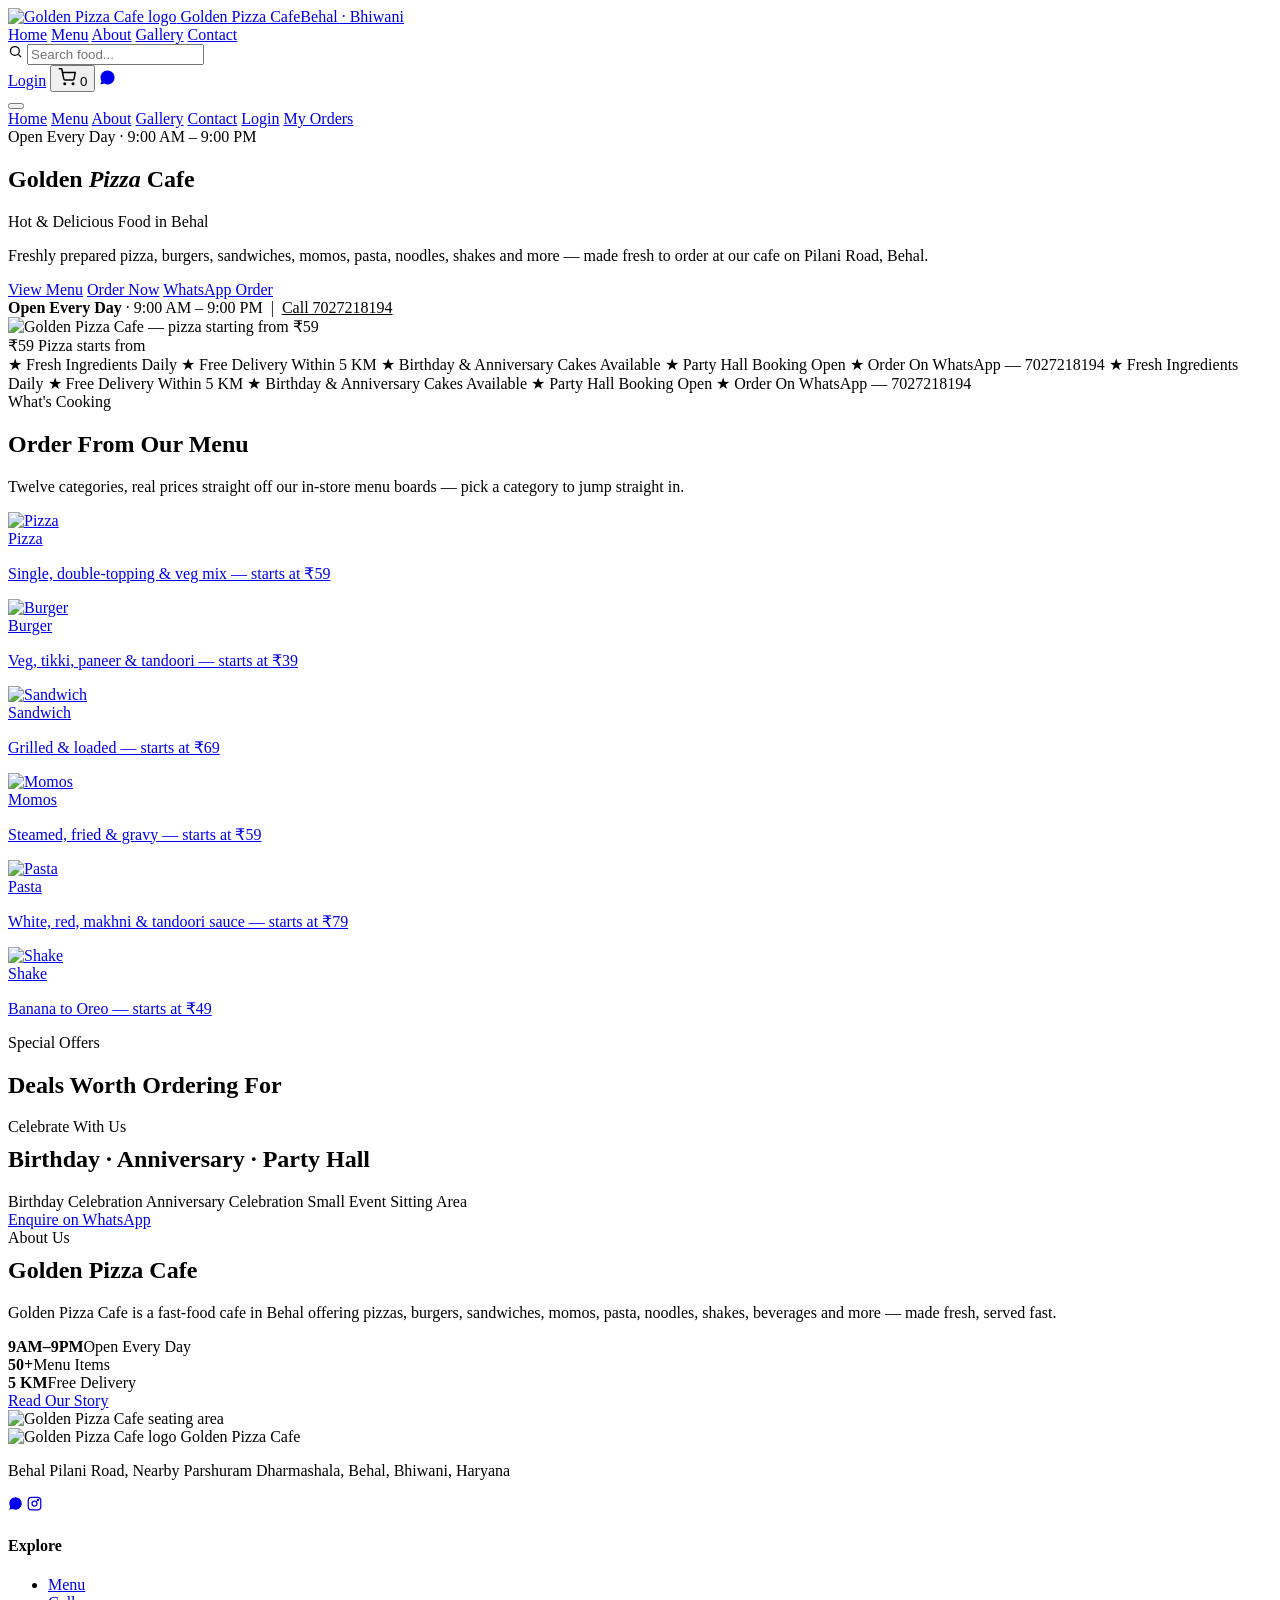
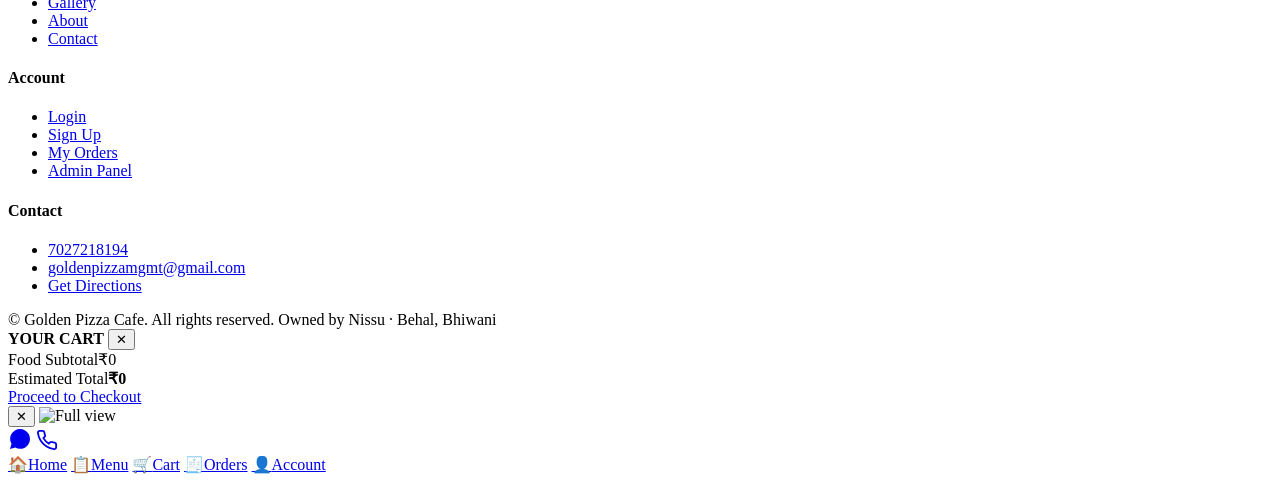
==== index.html @ ba06de24 "Add files via upload" ====
<!DOCTYPE html>
<html lang="en">
<head>
<meta charset="UTF-8">
<meta name="viewport" content="width=device-width, initial-scale=1.0">
<title>Golden Pizza Cafe — Hot & Delicious Food in Behal</title>
<meta name="description" content="Golden Pizza Cafe, Behal — pizza, burgers, sandwiches, momos, pasta, noodles, shakes and more. Order online or on WhatsApp. Open every day, 9 AM – 9 PM.">
<link rel="icon" href="assets/logo/golden-pizza-logo.png">
<link rel="stylesheet" href="css/style.css">
<link rel="stylesheet" href="css/responsive.css">
</head>
<body>

<!-- ============ NAVBAR ============ -->
<header class="navbar">
  <div class="navbar-inner">
    <a href="index.html" class="brand">
      <img src="assets/logo/golden-pizza-logo.png" alt="Golden Pizza Cafe logo">
      <span class="brand-name">Golden Pizza Cafe<span>Behal · Bhiwani</span></span>
    </a>
    <nav class="nav-links">
      <a href="index.html" class="active">Home</a>
      <a href="menu.html">Menu</a>
      <a href="about.html">About</a>
      <a href="gallery.html">Gallery</a>
      <a href="contact.html">Contact</a>
    </nav>
    <div class="nav-actions">
      <div class="nav-search">
        <svg width="15" height="15" viewBox="0 0 24 24" fill="none" stroke="currentColor" stroke-width="2"><circle cx="11" cy="11" r="7"/><path d="m21 21-4.3-4.3"/></svg>
        <input type="text" placeholder="Search food..." onkeydown="if(event.key==='Enter'){location.href='menu.html?search='+encodeURIComponent(this.value)}">
      </div>
      <a href="login.html" class="nav-icon-btn" title="Account" data-account-label>Login</a>
      <button class="nav-icon-btn" data-cart-open title="Cart">
        <svg width="18" height="18" viewBox="0 0 24 24" fill="none" stroke="currentColor" stroke-width="2"><circle cx="9" cy="21" r="1"/><circle cx="20" cy="21" r="1"/><path d="M1 1h4l2.7 13.4a2 2 0 0 0 2 1.6h9.7a2 2 0 0 0 2-1.6L23 6H6"/></svg>
        <span class="cart-count" data-cart-count>0</span>
      </button>
      <a href="https://wa.me/917027218194" data-whatsapp target="_blank" class="nav-icon-btn" title="WhatsApp">
        <svg width="17" height="17" viewBox="0 0 24 24" fill="currentColor"><path d="M12.04 2C6.58 2 2.13 6.45 2.13 11.91c0 1.77.46 3.45 1.35 4.95L2 22l5.29-1.38a9.9 9.9 0 0 0 4.75 1.21h.01c5.46 0 9.9-4.45 9.9-9.91C21.96 6.45 17.5 2 12.04 2z"/></svg>
      </a>
    </div>
    <button class="hamburger" data-hamburger aria-label="Menu"><span></span><span></span><span></span></button>
  </div>
  <div class="mobile-menu" data-mobile-menu>
    <a href="index.html">Home</a>
    <a href="menu.html">Menu</a>
    <a href="about.html">About</a>
    <a href="gallery.html">Gallery</a>
    <a href="contact.html">Contact</a>
    <a href="login.html">Login</a>
    <a href="orders.html">My Orders</a>
  </div>
</header>

<!-- ============ HERO ============ -->
<section class="hero">
  <div class="container hero-grid">
    <div>
      <div class="hero-badge"><span class="dot"></span> Open Every Day · 9:00 AM – 9:00 PM</div>
      <h1>Golden <em>Pizza</em> Cafe</h1>
      <div class="sub">Hot &amp; Delicious Food in Behal</div>
      <p class="desc">Freshly prepared pizza, burgers, sandwiches, momos, pasta, noodles, shakes and more — made fresh to order at our cafe on Pilani Road, Behal.</p>
      <div class="hero-actions">
        <a href="menu.html" class="btn btn-primary">View Menu</a>
        <a href="checkout.html" class="btn btn-dark">Order Now</a>
        <a href="https://wa.me/917027218194" data-whatsapp target="_blank" class="btn btn-whatsapp">WhatsApp Order</a>
      </div>
      <div class="hero-hours">
        <strong>Open Every Day</strong> · 9:00 AM – 9:00 PM &nbsp;|&nbsp; <a data-tel href="tel:7027218194" style="color:var(--gold)">Call 7027218194</a>
      </div>
    </div>
    <div class="hero-visual">
      <div class="hero-card">
        <img src="assets/gallery/promo-poster-1.png" alt="Golden Pizza Cafe — pizza starting from ₹59">
      </div>
      <div class="hero-chip">
        <span class="big">₹59</span>
        <span class="small">Pizza starts from</span>
      </div>
    </div>
  </div>
</section>

<div class="info-strip">
  <div class="info-strip-inner">
    <span>★ Fresh Ingredients Daily</span>
    <span>★ Free Delivery Within 5 KM</span>
    <span>★ Birthday &amp; Anniversary Cakes Available</span>
    <span>★ Party Hall Booking Open</span>
    <span>★ Order On WhatsApp — 7027218194</span>
    <span>★ Fresh Ingredients Daily</span>
    <span>★ Free Delivery Within 5 KM</span>
    <span>★ Birthday &amp; Anniversary Cakes Available</span>
    <span>★ Party Hall Booking Open</span>
    <span>★ Order On WhatsApp — 7027218194</span>
  </div>
</div>

<!-- ============ FEATURED CATEGORIES ============ -->
<section>
  <div class="container">
    <div class="section-head">
      <div class="eyebrow">What's Cooking</div>
      <h2>Order From Our Menu</h2>
      <p>Twelve categories, real prices straight off our in-store menu boards — pick a category to jump straight in.</p>
    </div>
    <div class="product-grid" id="home-categories">
      <a href="menu.html?category=pizza" class="product-card">
        <div class="product-media"><img src="assets/food/pizza.svg" alt="Pizza"></div>
        <div class="product-body"><div class="product-name">Pizza</div><p class="product-desc">Single, double-topping &amp; veg mix — starts at ₹59</p></div>
      </a>
      <a href="menu.html?category=burger" class="product-card">
        <div class="product-media"><img src="assets/food/burger.svg" alt="Burger"></div>
        <div class="product-body"><div class="product-name">Burger</div><p class="product-desc">Veg, tikki, paneer &amp; tandoori — starts at ₹39</p></div>
      </a>
      <a href="menu.html?category=sandwich" class="product-card">
        <div class="product-media"><img src="assets/food/sandwich.svg" alt="Sandwich"></div>
        <div class="product-body"><div class="product-name">Sandwich</div><p class="product-desc">Grilled &amp; loaded — starts at ₹69</p></div>
      </a>
      <a href="menu.html?category=momos" class="product-card">
        <div class="product-media"><img src="assets/food/momos.svg" alt="Momos"></div>
        <div class="product-body"><div class="product-name">Momos</div><p class="product-desc">Steamed, fried &amp; gravy — starts at ₹59</p></div>
      </a>
      <a href="menu.html?category=pasta" class="product-card">
        <div class="product-media"><img src="assets/food/pasta.svg" alt="Pasta"></div>
        <div class="product-body"><div class="product-name">Pasta</div><p class="product-desc">White, red, makhni &amp; tandoori sauce — starts at ₹79</p></div>
      </a>
      <a href="menu.html?category=shake" class="product-card">
        <div class="product-media"><img src="assets/food/shake.svg" alt="Shake"></div>
        <div class="product-body"><div class="product-name">Shake</div><p class="product-desc">Banana to Oreo — starts at ₹49</p></div>
      </a>
    </div>
  </div>
</section>

<div class="container"><div class="torn-divider"></div></div>

<!-- ============ OFFERS ============ -->
<section class="section-alt">
  <div class="container">
    <div class="section-head">
      <div class="eyebrow">Special Offers</div>
      <h2>Deals Worth Ordering For</h2>
    </div>
    <div class="offer-grid" data-offer-grid></div>
  </div>
</section>

<!-- ============ PARTY / CELEBRATION ============ -->
<section>
  <div class="container">
    <div class="party-banner" style="background-image:url('assets/gallery/party-poster.png');background-size:cover;background-position:center;">
      <div class="eyebrow" style="justify-content:center;">Celebrate With Us</div>
      <h2 style="margin-top:10px;">Birthday · Anniversary · Party Hall</h2>
      <div class="party-tags">
        <span>Birthday Celebration</span>
        <span>Anniversary Celebration</span>
        <span>Small Event Sitting Area</span>
      </div>
      <a href="https://wa.me/917027218194?text=Hi%2C%20I%27d%20like%20to%20enquire%20about%20booking%20a%20party%20at%20Golden%20Pizza%20Cafe." target="_blank" class="btn btn-whatsapp">Enquire on WhatsApp</a>
    </div>
  </div>
</section>

<!-- ============ ABOUT PREVIEW ============ -->
<section class="section-alt">
  <div class="container two-col">
    <div>
      <div class="eyebrow">About Us</div>
      <h2 style="margin-top:10px;">Golden Pizza Cafe</h2>
      <p style="color:var(--text-muted);margin-top:14px;">Golden Pizza Cafe is a fast-food cafe in Behal offering pizzas, burgers, sandwiches, momos, pasta, noodles, shakes, beverages and more — made fresh, served fast.</p>
      <div class="stat-row">
        <div class="stat"><b>9AM–9PM</b><span>Open Every Day</span></div>
        <div class="stat"><b>50+</b><span>Menu Items</span></div>
        <div class="stat"><b>5 KM</b><span>Free Delivery</span></div>
      </div>
      <a href="about.html" class="btn btn-outline" style="margin-top:26px;">Read Our Story</a>
    </div>
    <div class="frame-img"><img src="assets/gallery/cafe-interior-2.jpg" alt="Golden Pizza Cafe seating area"></div>
  </div>
</section>

<!-- ============ FOOTER ============ -->
<footer>
  <div class="container">
    <div class="footer-grid">
      <div>
        <div class="footer-brand">
          <img src="assets/logo/golden-pizza-logo.png" alt="Golden Pizza Cafe logo">
          <span class="brand-name">Golden Pizza Cafe</span>
        </div>
        <p data-rest-address>Behal Pilani Road, Nearby Parshuram Dharmashala, Behal, Bhiwani, Haryana</p>
        <div class="footer-social">
          <a href="https://wa.me/917027218194" data-whatsapp target="_blank" class="nav-icon-btn" title="WhatsApp"><svg width="15" height="15" viewBox="0 0 24 24" fill="currentColor"><path d="M12.04 2C6.58 2 2.13 6.45 2.13 11.91c0 1.77.46 3.45 1.35 4.95L2 22l5.29-1.38a9.9 9.9 0 0 0 4.75 1.21h.01c5.46 0 9.9-4.45 9.9-9.91C21.96 6.45 17.5 2 12.04 2z"/></svg></a>
          <a href="https://www.instagram.com/golden_pizza_bahal/" data-instagram target="_blank" class="nav-icon-btn" title="Instagram"><svg width="15" height="15" viewBox="0 0 24 24" fill="none" stroke="currentColor" stroke-width="2"><rect x="2" y="2" width="20" height="20" rx="5"/><circle cx="12" cy="12" r="4"/><circle cx="17.5" cy="6.5" r="1"/></svg></a>
        </div>
      </div>
      <div>
        <h4>Explore</h4>
        <ul>
          <li><a href="menu.html">Menu</a></li>
          <li><a href="gallery.html">Gallery</a></li>
          <li><a href="about.html">About</a></li>
          <li><a href="contact.html">Contact</a></li>
        </ul>
      </div>
      <div>
        <h4>Account</h4>
        <ul>
          <li><a href="login.html">Login</a></li>
          <li><a href="signup.html">Sign Up</a></li>
          <li><a href="orders.html">My Orders</a></li>
          <li><a href="admin.html">Admin Panel</a></li>
        </ul>
      </div>
      <div>
        <h4>Contact</h4>
        <ul>
          <li><a data-tel href="tel:7027218194">7027218194</a></li>
          <li><a href="mailto:goldenpizzamgmt@gmail.com">goldenpizzamgmt@gmail.com</a></li>
          <li><a href="https://maps.app.goo.gl/ERCTTxdRbNbBHWL27" data-maps target="_blank">Get Directions</a></li>
        </ul>
      </div>
    </div>
    <div class="footer-bottom">
      <span>© <span data-year></span> Golden Pizza Cafe. All rights reserved.</span>
      <span>Owned by Nissu · Behal, Bhiwani</span>
    </div>
  </div>
</footer>

<!-- ============ CART DRAWER ============ -->
<div class="overlay" data-overlay></div>
<aside class="cart-drawer" data-cart-drawer>
  <div class="cart-head">
    <strong style="font-family:var(--font-display);text-transform:uppercase;">Your Cart</strong>
    <button class="nav-icon-btn" data-cart-close aria-label="Close cart">✕</button>
  </div>
  <div class="cart-items" data-cart-items></div>
  <div class="cart-summary">
    <div class="summary-row"><span>Food Subtotal</span><span data-cart-subtotal>₹0</span></div>
    <div class="summary-row total"><span>Estimated Total</span><b data-cart-subtotal>₹0</b></div>
    <a href="checkout.html" class="btn btn-primary btn-block" data-cart-checkout style="margin-top:14px;">Proceed to Checkout</a>
  </div>
</aside>

<!-- ============ LIGHTBOX ============ -->
<div class="lightbox" data-lightbox>
  <button class="lightbox-close" data-lightbox-close aria-label="Close">✕</button>
  <img src="" alt="Full view">
</div>

<!-- ============ FLOATING ACTIONS ============ -->
<div class="floating-actions">
  <a href="https://wa.me/917027218194" data-whatsapp target="_blank" class="fab fab-whatsapp" title="WhatsApp"><svg width="24" height="24" viewBox="0 0 24 24" fill="currentColor"><path d="M12.04 2C6.58 2 2.13 6.45 2.13 11.91c0 1.77.46 3.45 1.35 4.95L2 22l5.29-1.38a9.9 9.9 0 0 0 4.75 1.21h.01c5.46 0 9.9-4.45 9.9-9.91C21.96 6.45 17.5 2 12.04 2z"/></svg></a>
  <a data-tel href="tel:7027218194" class="fab fab-call" title="Call Now"><svg width="22" height="22" viewBox="0 0 24 24" fill="none" stroke="currentColor" stroke-width="2"><path d="M22 16.92v3a2 2 0 0 1-2.18 2 19.79 19.79 0 0 1-8.63-3.07 19.5 19.5 0 0 1-6-6 19.79 19.79 0 0 1-3.07-8.67A2 2 0 0 1 4.11 2h3a2 2 0 0 1 2 1.72c.13.96.36 1.9.7 2.81a2 2 0 0 1-.45 2.11L8.09 9.91a16 16 0 0 0 6 6l1.27-1.27a2 2 0 0 1 2.11-.45c.91.34 1.85.57 2.81.7A2 2 0 0 1 22 16.92z"/></svg></a>
</div>

<!-- ============ MOBILE TAB BAR ============ -->
<nav class="mobile-tabbar">
  <a href="index.html" class="active">🏠<span>Home</span></a>
  <a href="menu.html">📋<span>Menu</span></a>
  <a href="#" data-cart-open>🛒<span>Cart</span></a>
  <a href="orders.html">🧾<span>Orders</span></a>
  <a href="login.html">👤<span>Account</span></a>
</nav>

<script src="js/config.js"></script>
<script src="https://cdn.jsdelivr.net/npm/@supabase/supabase-js@2" defer></script>
<script src="js/supabase.js"></script>
<script src="js/menu-data.js"></script>
<script src="js/app.js"></script>
<script src="js/cart.js"></script>
<script src="js/menu.js"></script>
</body>
</html>
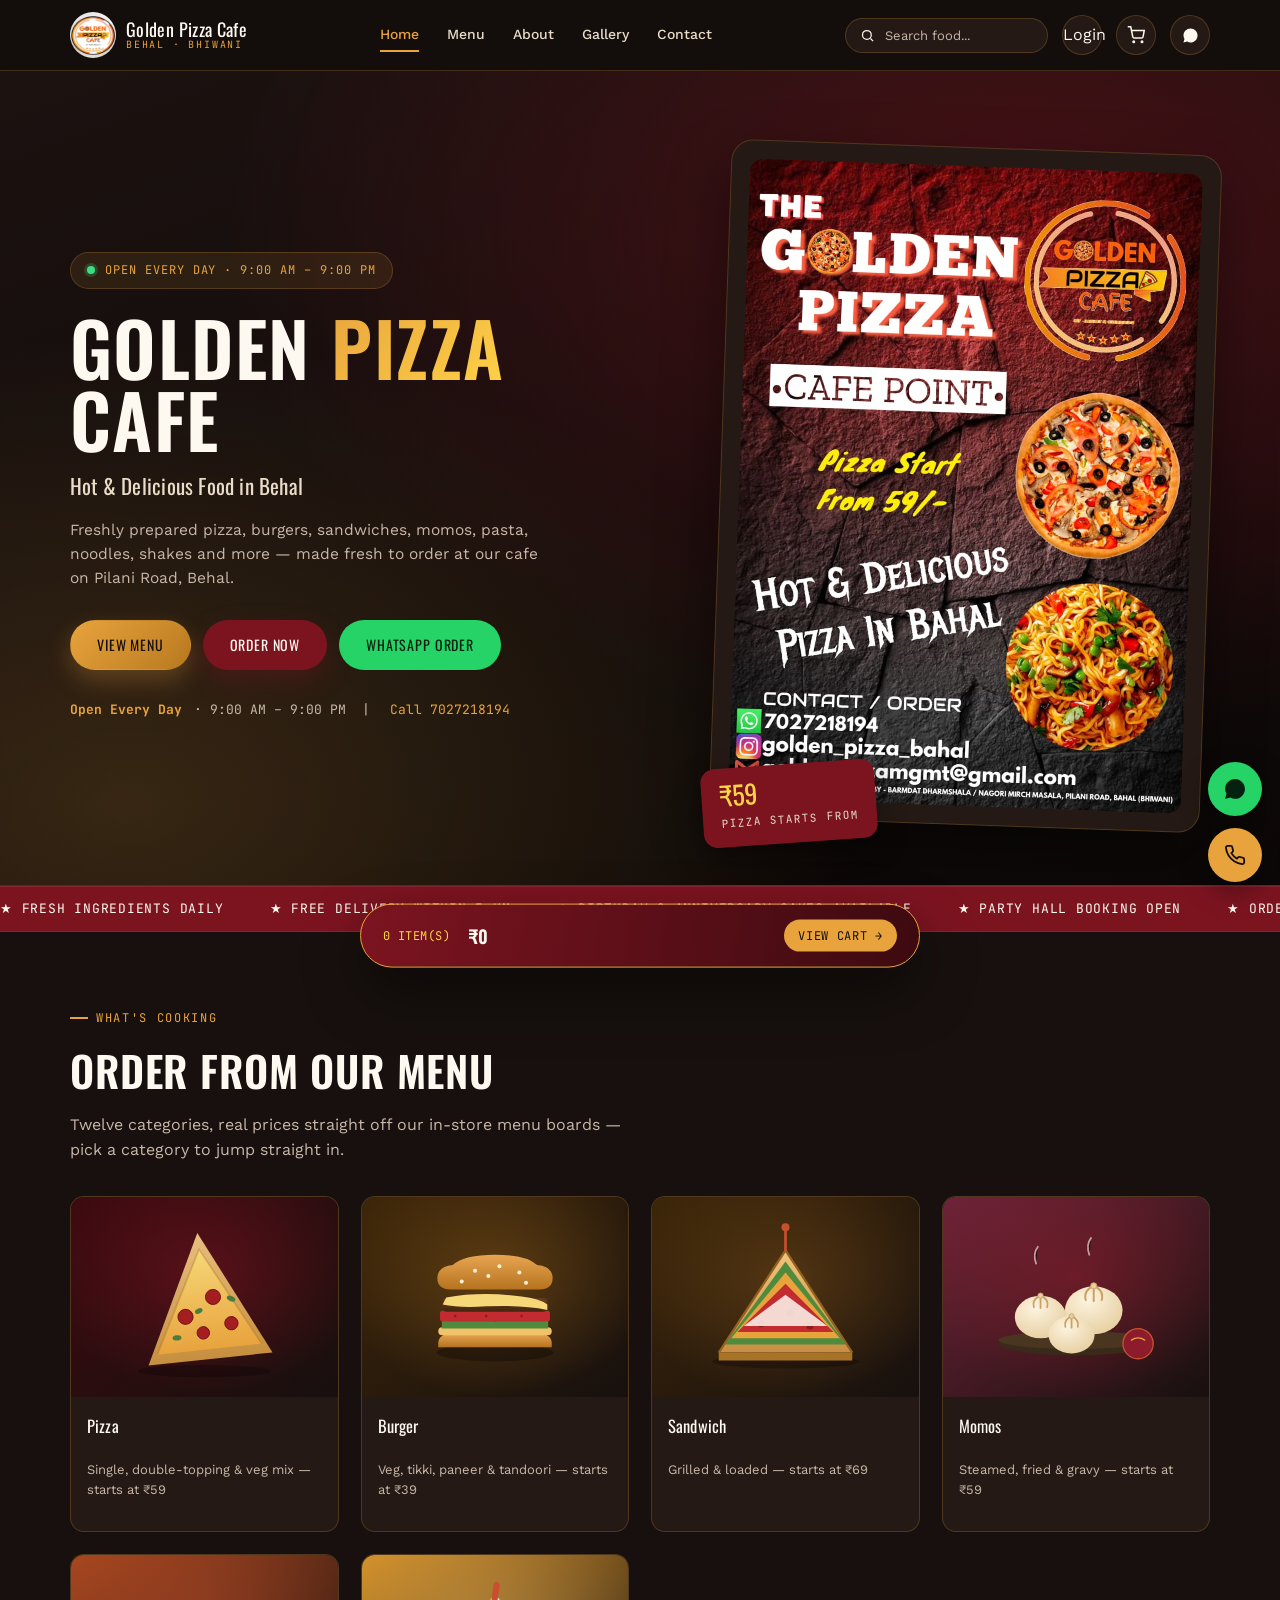
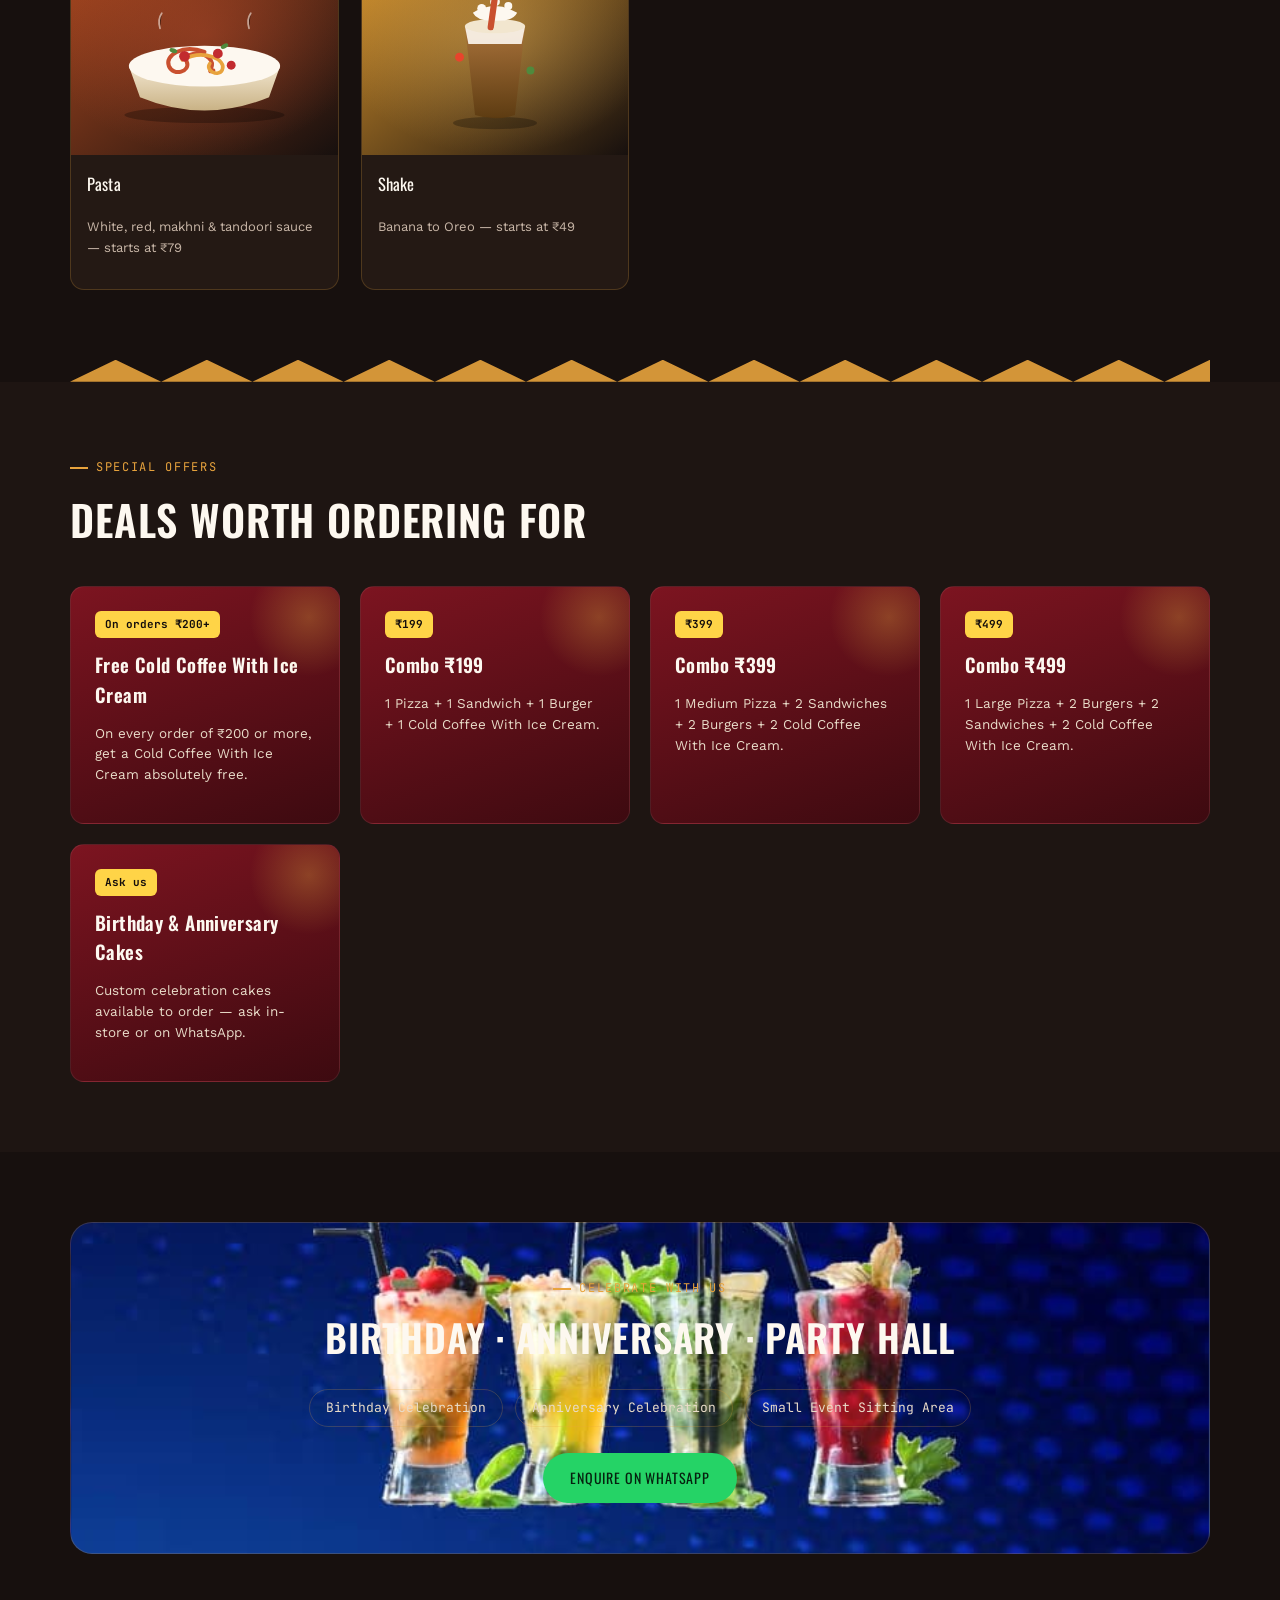
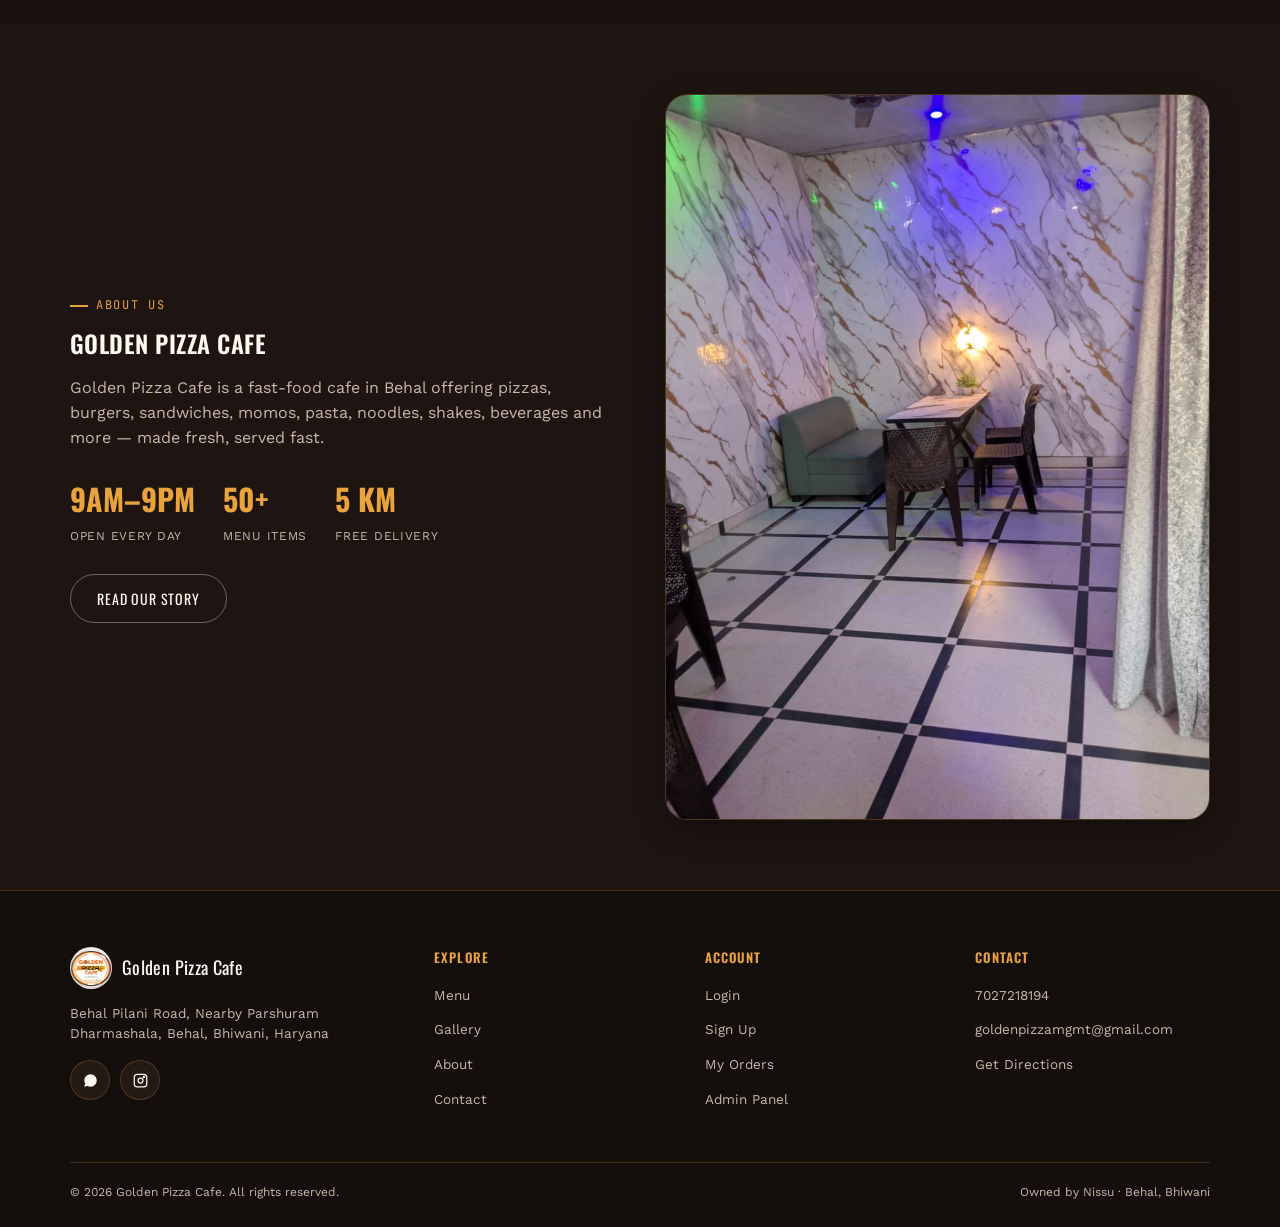
==== commit 1f96d370: "Update index.html" ====
--- a/index.html
+++ b/index.html
@@ -272,5 +272,15 @@
 <script src="js/app.js"></script>
 <script src="js/cart.js"></script>
 <script src="js/menu.js"></script>
+  <!-- ElevenLabs AI Chatbot -->
+<elevenlabs-convai
+  agent-id="agent_7101m47rmxh0em89ya1c94v6k50z">
+</elevenlabs-convai>
+
+<script
+  src="https://unpkg.com/@elevenlabs/convai-widget-embed"
+  async
+  type="text/javascript">
+</script>
 </body>
 </html>
--- a/css/style.css
+++ b/css/style.css
@@ -0,0 +1,1169 @@
+/* ============================================================
+   GOLDEN PIZZA CAFE — MAIN STYLESHEET
+   ------------------------------------------------------------
+   Design language: dark stone-and-embers backdrop (drawn from
+   the restaurant's own poster art), a bold condensed display
+   face for headings, and a "torn paper" zig-zag divider lifted
+   directly from the Menu B/C poster graphics as the site's
+   signature structural motif. Prices are set in a receipt-style
+   monospace to reinforce "this is a real order, not a brochure".
+   ============================================================ */
+
+@import url('https://fonts.googleapis.com/css2?family=Oswald:wght@400;500;600;700&family=Work+Sans:wght@400;500;600;700&family=JetBrains+Mono:wght@500;700&display=swap');
+
+:root {
+  /* ---- Color tokens ---- */
+  --ink:        #140e0c;
+  --bg:         #17100e;
+  --bg-alt:     #1e1512;
+  --surface:    #241914;
+  --surface-2:  #2c1e18;
+  --maroon:     #7c1420;
+  --maroon-deep:#3d0a10;
+  --maroon-glow:#a01e2b;
+  --gold:       #e8a33d;
+  --gold-deep:  #b8791f;
+  --yellow:     #ffd447;
+  --cream:      #fdf8f0;
+  --cream-dim:  #e9dcc9;
+  --text-muted: #c9b7a8;
+  --line:       rgba(232,163,61,0.22);
+  --shadow-lg:  0 24px 60px rgba(0,0,0,0.45);
+  --shadow-md:  0 10px 28px rgba(0,0,0,0.35);
+
+  --radius-sm: 8px;
+  --radius-md: 14px;
+  --radius-lg: 22px;
+
+  --font-display: 'Oswald', 'Arial Narrow', sans-serif;
+  --font-body: 'Work Sans', system-ui, sans-serif;
+  --font-mono: 'JetBrains Mono', monospace;
+}
+
+* { box-sizing: border-box; }
+html { scroll-behavior: smooth; }
+html, body { max-width: 100%; overflow-x: hidden; }
+
+body {
+  margin: 0;
+  background: var(--bg);
+  color: var(--cream);
+  font-family: var(--font-body);
+  line-height: 1.55;
+  -webkit-font-smoothing: antialiased;
+}
+
+img { max-width: 100%; display: block; }
+a { color: inherit; text-decoration: none; }
+button { font-family: inherit; cursor: pointer; }
+ul { list-style: none; margin: 0; padding: 0; }
+
+::selection { background: var(--gold); color: var(--ink); }
+
+:focus-visible {
+  outline: 2px solid var(--yellow);
+  outline-offset: 3px;
+}
+
+@media (prefers-reduced-motion: reduce) {
+  *, *::before, *::after {
+    animation-duration: 0.001ms !important;
+    animation-iteration-count: 1 !important;
+    transition-duration: 0.001ms !important;
+    scroll-behavior: auto !important;
+  }
+}
+
+.container {
+  width: 100%;
+  max-width: 1180px;
+  margin: 0 auto;
+  padding: 0 20px;
+}
+
+h1, h2, h3, h4 {
+  font-family: var(--font-display);
+  font-weight: 600;
+  text-transform: uppercase;
+  letter-spacing: 0.02em;
+  margin: 0;
+  color: var(--cream);
+}
+
+.eyebrow {
+  display: inline-flex;
+  align-items: center;
+  gap: 8px;
+  font-family: var(--font-mono);
+  font-size: 12px;
+  letter-spacing: 0.14em;
+  text-transform: uppercase;
+  color: var(--gold);
+}
+.eyebrow::before {
+  content: "";
+  width: 18px; height: 2px;
+  background: var(--gold);
+  display: inline-block;
+}
+
+.section-head {
+  margin-bottom: 34px;
+}
+.section-head h2 {
+  font-size: clamp(28px, 4vw, 42px);
+  margin-top: 10px;
+}
+.section-head p {
+  color: var(--text-muted);
+  max-width: 560px;
+  margin-top: 10px;
+}
+
+/* ---- Signature motif: torn-paper zig-zag divider ---- */
+.torn-divider {
+  height: 22px;
+  width: 100%;
+  background: var(--gold);
+  clip-path: polygon(
+    0% 100%, 4% 0%, 8% 100%, 12% 0%, 16% 100%, 20% 0%, 24% 100%, 28% 0%,
+    32% 100%, 36% 0%, 40% 100%, 44% 0%, 48% 100%, 52% 0%, 56% 100%, 60% 0%,
+    64% 100%, 68% 0%, 72% 100%, 76% 0%, 80% 100%, 84% 0%, 88% 100%, 92% 0%,
+    96% 100%, 100% 0%, 100% 100%
+  );
+  opacity: 0.9;
+}
+.torn-divider.dark { background: var(--maroon); }
+.torn-divider.thin { height: 12px; }
+
+/* ============ BUTTONS ============ */
+.btn {
+  display: inline-flex;
+  align-items: center;
+  justify-content: center;
+  gap: 8px;
+  padding: 13px 26px;
+  font-family: var(--font-display);
+  font-size: 14px;
+  letter-spacing: 0.06em;
+  text-transform: uppercase;
+  border-radius: 999px;
+  border: 1px solid transparent;
+  transition: transform 0.15s ease, box-shadow 0.15s ease, background 0.15s ease;
+  white-space: nowrap;
+}
+.btn:active { transform: translateY(1px) scale(0.99); }
+
+.btn-primary {
+  background: linear-gradient(135deg, var(--gold), var(--gold-deep));
+  color: var(--ink);
+  box-shadow: 0 10px 24px rgba(232,163,61,0.28);
+}
+.btn-primary:hover { box-shadow: 0 14px 30px rgba(232,163,61,0.4); transform: translateY(-1px); }
+
+.btn-dark {
+  background: var(--maroon);
+  color: var(--cream);
+  box-shadow: 0 10px 24px rgba(124,20,32,0.35);
+}
+.btn-dark:hover { background: var(--maroon-glow); }
+
+.btn-outline {
+  background: transparent;
+  border-color: rgba(253,248,240,0.35);
+  color: var(--cream);
+}
+.btn-outline:hover { border-color: var(--gold); color: var(--gold); }
+
+.btn-whatsapp {
+  background: #25D366;
+  color: #06210f;
+}
+.btn-whatsapp:hover { filter: brightness(1.08); }
+
+.btn-block { width: 100%; }
+.btn-sm { padding: 9px 18px; font-size: 12px; }
+
+/* ============ NAVBAR ============ */
+.navbar {
+  position: sticky;
+  top: 0;
+  z-index: 200;
+  background: rgba(20,14,12,0.92);
+  backdrop-filter: blur(10px);
+  border-bottom: 1px solid var(--line);
+}
+.navbar-inner {
+  max-width: 1180px;
+  margin: 0 auto;
+  padding: 12px 20px;
+  display: flex;
+  align-items: center;
+  justify-content: space-between;
+  gap: 18px;
+}
+.brand {
+  display: flex;
+  align-items: center;
+  gap: 10px;
+}
+.brand img { height: 46px; width: 46px; border-radius: 50%; }
+.brand-name {
+  font-family: var(--font-display);
+  font-size: 18px;
+  letter-spacing: 0.02em;
+  line-height: 1.1;
+  color: var(--cream);
+}
+.brand-name span { display: block; font-size: 10px; letter-spacing: 0.18em; color: var(--gold); font-family: var(--font-mono); text-transform: uppercase; }
+
+.nav-links {
+  display: flex;
+  align-items: center;
+  gap: 28px;
+}
+.nav-links a {
+  font-size: 14px;
+  font-weight: 500;
+  color: var(--cream-dim);
+  position: relative;
+  padding: 4px 0;
+}
+.nav-links a::after {
+  content: "";
+  position: absolute; left: 0; bottom: -2px;
+  width: 0; height: 2px; background: var(--gold);
+  transition: width 0.2s ease;
+}
+.nav-links a:hover { color: var(--gold); }
+.nav-links a:hover::after, .nav-links a.active::after { width: 100%; }
+.nav-links a.active { color: var(--gold); }
+
+.nav-actions {
+  display: flex;
+  align-items: center;
+  gap: 14px;
+}
+.nav-icon-btn {
+  position: relative;
+  width: 40px; height: 40px;
+  display: grid; place-items: center;
+  border-radius: 50%;
+  background: var(--surface);
+  border: 1px solid var(--line);
+  color: var(--cream);
+  transition: background 0.15s ease, border-color 0.15s ease;
+}
+.nav-icon-btn:hover { border-color: var(--gold); }
+.cart-count {
+  position: absolute; top: -6px; right: -6px;
+  background: var(--maroon-glow);
+  color: var(--cream);
+  font-size: 10px;
+  font-family: var(--font-mono);
+  width: 18px; height: 18px;
+  border-radius: 50%;
+  display: grid; place-items: center;
+  border: 2px solid var(--bg);
+}
+.nav-search {
+  display: flex;
+  align-items: center;
+  gap: 8px;
+  background: var(--surface);
+  border: 1px solid var(--line);
+  border-radius: 999px;
+  padding: 8px 14px;
+}
+.nav-search input {
+  background: transparent;
+  border: none;
+  color: var(--cream);
+  font-family: var(--font-body);
+  font-size: 13px;
+  width: 150px;
+  outline: none;
+}
+.nav-search input::placeholder { color: var(--text-muted); }
+
+.hamburger {
+  display: none;
+  width: 42px; height: 42px;
+  border-radius: 50%;
+  background: var(--surface);
+  border: 1px solid var(--line);
+  align-items: center; justify-content: center;
+  flex-direction: column; gap: 4px;
+}
+.hamburger span { width: 18px; height: 2px; background: var(--cream); display: block; }
+
+.mobile-menu {
+  display: none;
+  flex-direction: column;
+  gap: 4px;
+  padding: 10px 20px 20px;
+  border-top: 1px solid var(--line);
+  background: var(--bg-alt);
+}
+.mobile-menu.open { display: flex; }
+.mobile-menu a {
+  padding: 12px 6px;
+  font-family: var(--font-display);
+  letter-spacing: 0.04em;
+  text-transform: uppercase;
+  font-size: 15px;
+  border-bottom: 1px solid rgba(255,255,255,0.05);
+  color: var(--cream-dim);
+}
+.mobile-menu a:hover { color: var(--gold); }
+
+/* ============ HERO ============ */
+.hero {
+  position: relative;
+  overflow: hidden;
+  background:
+    radial-gradient(ellipse at 80% 20%, rgba(124,20,32,0.5), transparent 55%),
+    radial-gradient(ellipse at 10% 90%, rgba(232,163,61,0.18), transparent 45%),
+    linear-gradient(160deg, #1c1210 0%, #100b0a 60%, #0c0807 100%);
+  padding: 76px 0 60px;
+  border-bottom: 1px solid var(--line);
+}
+.hero-grid {
+  display: grid;
+  grid-template-columns: 1.1fr 0.9fr;
+  gap: 50px;
+  align-items: center;
+}
+.hero-badge {
+  display: inline-flex;
+  align-items: center;
+  gap: 10px;
+  background: rgba(232,163,61,0.1);
+  border: 1px solid var(--line);
+  padding: 8px 16px;
+  border-radius: 999px;
+  font-family: var(--font-mono);
+  font-size: 12px;
+  color: var(--gold);
+  letter-spacing: 0.08em;
+  text-transform: uppercase;
+  margin-bottom: 22px;
+}
+.hero-badge .dot {
+  width: 8px; height: 8px; border-radius: 50%;
+  background: #3ddc84;
+  box-shadow: 0 0 0 3px rgba(61,220,132,0.2);
+}
+.hero h1 {
+  font-size: clamp(42px, 6.4vw, 74px);
+  line-height: 0.98;
+  color: var(--cream);
+}
+.hero h1 em {
+  font-style: normal;
+  background: linear-gradient(135deg, var(--gold), var(--yellow));
+  -webkit-background-clip: text;
+  background-clip: text;
+  color: transparent;
+}
+.hero .sub {
+  font-family: var(--font-display);
+  font-size: clamp(17px, 2vw, 21px);
+  color: var(--cream-dim);
+  text-transform: none;
+  letter-spacing: 0.01em;
+  margin-top: 14px;
+}
+.hero p.desc {
+  color: var(--text-muted);
+  max-width: 480px;
+  margin-top: 16px;
+  font-size: 15.5px;
+}
+.hero-actions {
+  display: flex;
+  flex-wrap: wrap;
+  gap: 12px;
+  margin-top: 30px;
+}
+.hero-hours {
+  display: flex;
+  align-items: center;
+  gap: 12px;
+  margin-top: 30px;
+  font-family: var(--font-mono);
+  font-size: 13px;
+  color: var(--text-muted);
+}
+.hero-hours strong { color: var(--gold); }
+
+.hero-visual {
+  position: relative;
+}
+.hero-card {
+  background: var(--surface);
+  border: 1px solid var(--line);
+  border-radius: var(--radius-lg);
+  padding: 18px;
+  box-shadow: var(--shadow-lg);
+  transform: rotate(2deg);
+}
+.hero-card img { border-radius: var(--radius-md); }
+.hero-chip {
+  position: absolute;
+  bottom: -18px; left: -18px;
+  background: var(--maroon);
+  border-radius: var(--radius-md);
+  padding: 14px 18px;
+  box-shadow: var(--shadow-md);
+  transform: rotate(-4deg);
+  font-family: var(--font-display);
+  text-transform: uppercase;
+}
+.hero-chip .big { font-size: 26px; color: var(--yellow); display: block; line-height: 1; }
+.hero-chip .small { font-size: 11px; letter-spacing: 0.1em; color: var(--cream-dim); font-family: var(--font-mono); text-transform: uppercase; }
+
+/* ============ STRIP / MARQUEE ============ */
+.info-strip {
+  background: var(--maroon);
+  border-top: 1px solid rgba(255,255,255,0.08);
+  border-bottom: 1px solid rgba(255,255,255,0.08);
+  padding: 12px 0;
+  overflow: hidden;
+}
+.info-strip-inner {
+  display: flex;
+  gap: 46px;
+  white-space: nowrap;
+  animation: marquee 22s linear infinite;
+  font-family: var(--font-mono);
+  font-size: 13px;
+  letter-spacing: 0.06em;
+  text-transform: uppercase;
+  color: var(--cream);
+}
+@keyframes marquee {
+  from { transform: translateX(0); }
+  to { transform: translateX(-50%); }
+}
+
+/* ============ SECTIONS ============ */
+section { padding: 70px 0; }
+.section-alt { background: var(--bg-alt); }
+
+/* ============ CATEGORY PILLS ============ */
+.category-bar {
+  display: flex;
+  gap: 10px;
+  overflow-x: auto;
+  padding: 4px 2px 14px;
+  scrollbar-width: none;
+}
+.category-bar::-webkit-scrollbar { display: none; }
+.pill {
+  flex: none;
+  padding: 10px 18px;
+  border-radius: 999px;
+  border: 1px solid var(--line);
+  background: var(--surface);
+  color: var(--cream-dim);
+  font-family: var(--font-display);
+  font-size: 13px;
+  letter-spacing: 0.04em;
+  text-transform: uppercase;
+  transition: all 0.15s ease;
+}
+.pill:hover { border-color: var(--gold); color: var(--gold); }
+.pill.active {
+  background: linear-gradient(135deg, var(--gold), var(--gold-deep));
+  color: var(--ink);
+  border-color: transparent;
+}
+
+.search-row {
+  display: flex;
+  gap: 14px;
+  margin-bottom: 22px;
+  flex-wrap: wrap;
+}
+.search-box {
+  flex: 1;
+  min-width: 220px;
+  display: flex;
+  align-items: center;
+  gap: 10px;
+  background: var(--surface);
+  border: 1px solid var(--line);
+  border-radius: 12px;
+  padding: 13px 16px;
+}
+.search-box input {
+  background: transparent;
+  border: none;
+  outline: none;
+  color: var(--cream);
+  font-size: 14px;
+  width: 100%;
+  font-family: var(--font-body);
+}
+.search-box input::placeholder { color: var(--text-muted); }
+
+/* ============ PRODUCT CARDS (ticket style) ============ */
+.product-grid {
+  display: grid;
+  grid-template-columns: repeat(auto-fill, minmax(260px, 1fr));
+  gap: 22px;
+}
+.product-card {
+  background: var(--surface);
+  border: 1px solid var(--line);
+  border-radius: var(--radius-md);
+  overflow: hidden;
+  display: flex;
+  flex-direction: column;
+  transition: transform 0.18s ease, box-shadow 0.18s ease, border-color 0.18s ease;
+}
+.product-card:hover {
+  transform: translateY(-4px);
+  box-shadow: var(--shadow-md);
+  border-color: var(--gold);
+}
+.product-media {
+  position: relative;
+  aspect-ratio: 4/3;
+  overflow: hidden;
+  background: var(--surface-2);
+}
+.product-media img { width: 100%; height: 100%; object-fit: cover; }
+.veg-dot {
+  position: absolute;
+  top: 12px; left: 12px;
+  width: 22px; height: 22px;
+  border: 2px solid #3ddc84;
+  border-radius: 4px;
+  display: grid; place-items: center;
+  background: rgba(10,10,10,0.6);
+}
+.veg-dot::after { content:""; width: 9px; height: 9px; border-radius: 50%; background: #3ddc84; }
+.featured-tag {
+  position: absolute;
+  top: 12px; right: 12px;
+  background: var(--yellow);
+  color: var(--ink);
+  font-family: var(--font-mono);
+  font-size: 10px;
+  text-transform: uppercase;
+  letter-spacing: 0.06em;
+  padding: 5px 9px;
+  border-radius: 6px;
+  font-weight: 700;
+}
+.product-body {
+  padding: 16px 16px 18px;
+  display: flex;
+  flex-direction: column;
+  gap: 8px;
+  flex: 1;
+}
+.product-top { display: flex; justify-content: space-between; gap: 8px; align-items: flex-start; }
+.product-name {
+  font-family: var(--font-display);
+  font-size: 16.5px;
+  letter-spacing: 0.01em;
+  text-transform: none;
+  color: var(--cream);
+}
+.product-cat {
+  font-family: var(--font-mono);
+  font-size: 10px;
+  color: var(--gold);
+  text-transform: uppercase;
+  letter-spacing: 0.08em;
+}
+.product-desc {
+  font-size: 13px;
+  color: var(--text-muted);
+  flex: 1;
+}
+.ticket-divider {
+  border: none;
+  border-top: 1.5px dashed var(--line);
+  margin: 2px 0;
+}
+.size-row {
+  display: flex;
+  gap: 6px;
+  flex-wrap: wrap;
+}
+.size-opt {
+  flex: 1;
+  min-width: 64px;
+  text-align: center;
+  padding: 7px 4px;
+  border-radius: 8px;
+  border: 1px solid var(--line);
+  background: var(--surface-2);
+  font-family: var(--font-mono);
+  font-size: 11.5px;
+  color: var(--cream-dim);
+  transition: all 0.15s ease;
+}
+.size-opt .lbl { display: block; text-transform: uppercase; font-size: 9px; color: var(--text-muted); letter-spacing: 0.06em; margin-bottom: 2px; }
+.size-opt.active { background: var(--gold); color: var(--ink); border-color: var(--gold); }
+.product-bottom {
+  display: flex;
+  align-items: center;
+  justify-content: space-between;
+  margin-top: 4px;
+}
+.price-tag {
+  font-family: var(--font-mono);
+  font-weight: 700;
+  font-size: 19px;
+  color: var(--yellow);
+}
+.price-tag small { font-size: 11px; color: var(--text-muted); font-weight: 500; }
+.product-actions { display: flex; gap: 8px; }
+.icon-btn {
+  width: 38px; height: 38px;
+  border-radius: 50%;
+  display: grid; place-items: center;
+  border: 1px solid var(--line);
+  background: var(--surface-2);
+  color: var(--cream);
+}
+.icon-btn:hover { border-color: var(--gold); color: var(--gold); }
+.add-btn {
+  background: var(--maroon);
+  color: var(--cream);
+  border-radius: 999px;
+  padding: 10px 18px;
+  font-family: var(--font-display);
+  font-size: 12.5px;
+  letter-spacing: 0.05em;
+  text-transform: uppercase;
+  border: none;
+}
+.add-btn:hover { background: var(--maroon-glow); }
+.no-results { text-align: center; padding: 60px 20px; color: var(--text-muted); }
+
+/* ============ FULL MENU GRAPHICS ============ */
+.poster-grid {
+  display: grid;
+  grid-template-columns: repeat(3, 1fr);
+  gap: 22px;
+}
+.poster-card {
+  border-radius: var(--radius-md);
+  overflow: hidden;
+  border: 1px solid var(--line);
+  cursor: zoom-in;
+  background: var(--surface);
+  position: relative;
+}
+.poster-card img { width: 100%; height: auto; display: block; }
+.poster-label {
+  position: absolute; bottom: 0; left: 0; right: 0;
+  padding: 12px 14px;
+  background: linear-gradient(0deg, rgba(0,0,0,0.75), transparent);
+  font-family: var(--font-display);
+  text-transform: uppercase;
+  letter-spacing: 0.04em;
+  font-size: 13px;
+}
+
+/* ============ LIGHTBOX ============ */
+.lightbox {
+  position: fixed; inset: 0;
+  background: rgba(8,5,4,0.94);
+  z-index: 999;
+  display: none;
+  align-items: center;
+  justify-content: center;
+  padding: 30px;
+}
+.lightbox.open { display: flex; }
+.lightbox img { max-width: min(900px, 92vw); max-height: 88vh; border-radius: 12px; box-shadow: var(--shadow-lg); }
+.lightbox-close {
+  position: absolute; top: 22px; right: 26px;
+  width: 44px; height: 44px; border-radius: 50%;
+  background: var(--surface); border: 1px solid var(--line);
+  color: var(--cream); font-size: 20px; display: grid; place-items: center;
+}
+
+/* ============ OFFERS ============ */
+.offer-grid {
+  display: grid;
+  grid-template-columns: repeat(auto-fit, minmax(240px, 1fr));
+  gap: 20px;
+}
+.offer-card {
+  background: linear-gradient(160deg, var(--maroon) 0%, var(--maroon-deep) 100%);
+  border-radius: var(--radius-md);
+  padding: 24px;
+  position: relative;
+  overflow: hidden;
+  border: 1px solid rgba(255,255,255,0.08);
+}
+.offer-card::after {
+  content: "";
+  position: absolute; right: -30px; top: -30px;
+  width: 120px; height: 120px;
+  background: radial-gradient(circle, rgba(255,212,71,0.25), transparent 70%);
+}
+.offer-tag {
+  display: inline-block;
+  background: var(--yellow);
+  color: var(--ink);
+  font-family: var(--font-mono);
+  font-size: 11px;
+  font-weight: 700;
+  padding: 5px 10px;
+  border-radius: 6px;
+  margin-bottom: 12px;
+}
+.offer-card h3 { font-size: 19px; text-transform: none; margin-bottom: 8px; }
+.offer-card p { color: var(--cream-dim); font-size: 13.5px; }
+
+/* ============ CARDS: about / gallery / party ============ */
+.two-col {
+  display: grid;
+  grid-template-columns: 1fr 1fr;
+  gap: 50px;
+  align-items: center;
+}
+.stat-row {
+  display: flex;
+  gap: 28px;
+  margin-top: 26px;
+  flex-wrap: wrap;
+}
+.stat b {
+  display: block;
+  font-family: var(--font-display);
+  font-size: 30px;
+  color: var(--gold);
+}
+.stat span { font-size: 12px; color: var(--text-muted); text-transform: uppercase; letter-spacing: 0.06em; }
+
+.frame-img {
+  border-radius: var(--radius-lg);
+  border: 1px solid var(--line);
+  overflow: hidden;
+  box-shadow: var(--shadow-md);
+}
+
+.gallery-grid {
+  columns: 3;
+  column-gap: 18px;
+}
+.gallery-item {
+  break-inside: avoid;
+  margin-bottom: 18px;
+  border-radius: var(--radius-md);
+  overflow: hidden;
+  border: 1px solid var(--line);
+  cursor: zoom-in;
+}
+
+.party-banner {
+  background:
+    linear-gradient(0deg, rgba(15,9,8,0.88), rgba(15,9,8,0.5)),
+    var(--surface);
+  border-radius: var(--radius-lg);
+  padding: 50px 34px;
+  text-align: center;
+  border: 1px solid var(--line);
+}
+.party-banner h2 { font-size: clamp(26px,4vw,38px); }
+.party-tags {
+  display: flex;
+  justify-content: center;
+  gap: 12px;
+  margin: 22px 0 26px;
+  flex-wrap: wrap;
+}
+.party-tags span {
+  border: 1px solid var(--line);
+  padding: 8px 16px;
+  border-radius: 999px;
+  font-size: 13px;
+  color: var(--cream-dim);
+  font-family: var(--font-mono);
+}
+
+/* ============ CONTACT / FORMS ============ */
+.contact-grid {
+  display: grid;
+  grid-template-columns: 1fr 1fr;
+  gap: 40px;
+}
+.contact-item {
+  display: flex;
+  gap: 14px;
+  padding: 16px 0;
+  border-bottom: 1px solid var(--line);
+}
+.contact-item .ic {
+  width: 42px; height: 42px;
+  border-radius: 10px;
+  background: var(--surface);
+  border: 1px solid var(--line);
+  display: grid; place-items: center;
+  flex: none;
+  color: var(--gold);
+}
+.contact-item b { display: block; font-family: var(--font-display); text-transform: uppercase; font-size: 13px; letter-spacing: 0.04em; color: var(--cream); }
+.contact-item span, .contact-item a { font-size: 14px; color: var(--text-muted); }
+.contact-item a:hover { color: var(--gold); }
+
+.form-card {
+  background: var(--surface);
+  border: 1px solid var(--line);
+  border-radius: var(--radius-lg);
+  padding: 30px;
+}
+.form-row { margin-bottom: 16px; }
+.form-row label {
+  display: block;
+  font-family: var(--font-mono);
+  font-size: 11px;
+  text-transform: uppercase;
+  letter-spacing: 0.08em;
+  color: var(--gold);
+  margin-bottom: 7px;
+}
+.form-row input, .form-row textarea, .form-row select {
+  width: 100%;
+  background: var(--surface-2);
+  border: 1px solid var(--line);
+  border-radius: 10px;
+  padding: 12px 14px;
+  color: var(--cream);
+  font-family: var(--font-body);
+  font-size: 14px;
+  outline: none;
+}
+.form-row input:focus, .form-row textarea:focus, .form-row select:focus { border-color: var(--gold); }
+.form-row textarea { resize: vertical; min-height: 90px; }
+.form-grid-2 { display: grid; grid-template-columns: 1fr 1fr; gap: 16px; }
+.field-error { color: #ff8a8a; font-size: 12px; margin-top: 5px; display: none; }
+.field-error.show { display: block; }
+.form-note { font-size: 12px; color: var(--text-muted); margin-top: 10px; }
+
+/* ============ FOOTER ============ */
+footer {
+  background: var(--ink);
+  border-top: 1px solid var(--line);
+  padding: 56px 0 26px;
+}
+.footer-grid {
+  display: grid;
+  grid-template-columns: 1.4fr 1fr 1fr 1fr;
+  gap: 36px;
+}
+.footer-brand { display: flex; align-items: center; gap: 10px; margin-bottom: 14px; }
+.footer-brand img { height: 42px; width: 42px; border-radius: 50%; }
+footer h4 {
+  font-size: 13px;
+  letter-spacing: 0.08em;
+  color: var(--gold);
+  margin-bottom: 16px;
+}
+footer p, footer a { color: var(--text-muted); font-size: 13.5px; }
+footer li { margin-bottom: 10px; }
+footer a:hover { color: var(--gold); }
+.footer-social { display: flex; gap: 10px; margin-top: 16px; }
+.footer-bottom {
+  margin-top: 40px;
+  padding-top: 20px;
+  border-top: 1px solid var(--line);
+  display: flex;
+  justify-content: space-between;
+  flex-wrap: wrap;
+  gap: 10px;
+  font-size: 12px;
+  color: var(--text-muted);
+}
+
+/* ============ FLOATING BUTTONS ============ */
+.floating-actions {
+  position: fixed;
+  right: 18px;
+  bottom: 18px;
+  display: flex;
+  flex-direction: column;
+  gap: 12px;
+  z-index: 150;
+}
+.fab {
+  width: 54px; height: 54px;
+  border-radius: 50%;
+  display: grid; place-items: center;
+  box-shadow: var(--shadow-md);
+  border: none;
+}
+.fab-whatsapp { background: #25D366; color: #06210f; }
+.fab-call { background: var(--gold); color: var(--ink); }
+
+/* ============ CART DRAWER ============ */
+.overlay {
+  position: fixed; inset: 0;
+  background: rgba(8,5,4,0.6);
+  z-index: 300;
+  display: none;
+}
+.overlay.open { display: block; }
+.cart-drawer {
+  position: fixed;
+  top: 0; right: -420px;
+  width: 100%; max-width: 420px;
+  height: 100%;
+  background: var(--bg-alt);
+  border-left: 1px solid var(--line);
+  z-index: 301;
+  transition: right 0.28s ease;
+  display: flex;
+  flex-direction: column;
+}
+.cart-drawer.open { right: 0; }
+.cart-head {
+  display: flex; align-items: center; justify-content: space-between;
+  padding: 20px; border-bottom: 1px solid var(--line);
+}
+.cart-items { flex: 1; overflow-y: auto; padding: 12px 20px; }
+.cart-line {
+  display: grid;
+  grid-template-columns: 56px 1fr auto;
+  gap: 12px;
+  align-items: center;
+  padding: 14px 0;
+  border-bottom: 1px solid rgba(255,255,255,0.06);
+}
+.cart-line img { width: 56px; height: 56px; border-radius: 8px; object-fit: cover; }
+.cart-line .nm { font-family: var(--font-display); font-size: 14px; text-transform: none; }
+.cart-line .meta { font-size: 11px; color: var(--text-muted); font-family: var(--font-mono); }
+.qty-ctrl { display: flex; align-items: center; gap: 8px; margin-top: 6px; }
+.qty-ctrl button {
+  width: 24px; height: 24px; border-radius: 6px;
+  background: var(--surface-2); border: 1px solid var(--line); color: var(--cream);
+}
+.cart-price { font-family: var(--font-mono); color: var(--yellow); font-size: 13px; text-align: right; }
+.remove-line { color: #ff8a8a; font-size: 11px; margin-top: 6px; display: inline-block; }
+.cart-empty { text-align: center; padding: 60px 20px; color: var(--text-muted); }
+.cart-summary { padding: 18px 20px 22px; border-top: 1px solid var(--line); }
+.summary-row {
+  display: flex; justify-content: space-between;
+  font-size: 13.5px; color: var(--cream-dim);
+  margin-bottom: 8px; font-family: var(--font-mono);
+}
+.summary-row.total { font-size: 17px; color: var(--cream); border-top: 1px dashed var(--line); padding-top: 10px; margin-top: 6px; }
+.summary-row.total b { color: var(--yellow); }
+
+/* ============ BADGES / STATUS ============ */
+.badge {
+  display: inline-flex;
+  align-items: center;
+  gap: 6px;
+  padding: 5px 12px;
+  border-radius: 999px;
+  font-family: var(--font-mono);
+  font-size: 11px;
+  text-transform: uppercase;
+  letter-spacing: 0.05em;
+}
+.badge-free { background: rgba(61,220,132,0.14); color: #3ddc84; border: 1px solid rgba(61,220,132,0.35); }
+.badge-pending { background: rgba(232,163,61,0.14); color: var(--gold); border: 1px solid var(--line); }
+.badge-paid { background: rgba(61,220,132,0.14); color: #3ddc84; border: 1px solid rgba(61,220,132,0.35); }
+.badge-cod { background: rgba(255,255,255,0.08); color: var(--cream-dim); border: 1px solid var(--line); }
+
+/* ============ AUTH / EMPTY / GENERIC CARD ============ */
+.auth-wrap {
+  min-height: 70vh;
+  display: flex; align-items: center; justify-content: center;
+  padding: 60px 20px;
+}
+.auth-card {
+  width: 100%; max-width: 420px;
+  background: var(--surface);
+  border: 1px solid var(--line);
+  border-radius: var(--radius-lg);
+  padding: 34px;
+}
+.auth-card .brand { justify-content: center; margin-bottom: 18px; }
+.auth-card h2 { text-align: center; font-size: 24px; }
+.auth-card .switch { text-align: center; margin-top: 18px; font-size: 13.5px; color: var(--text-muted); }
+.auth-card .switch a { color: var(--gold); font-weight: 600; }
+
+.empty-state {
+  text-align: center;
+  padding: 80px 20px;
+  color: var(--text-muted);
+}
+.empty-state .ic { font-size: 40px; margin-bottom: 14px; }
+
+.breadcrumb {
+  padding: 18px 0 0;
+  font-family: var(--font-mono);
+  font-size: 12px;
+  color: var(--text-muted);
+  text-transform: uppercase;
+}
+.breadcrumb span { color: var(--gold); }
+
+.page-hero {
+  padding: 50px 0 30px;
+  border-bottom: 1px solid var(--line);
+  background: linear-gradient(160deg, rgba(124,20,32,0.25), transparent);
+}
+.page-hero h1 { font-size: clamp(30px,5vw,48px); }
+.page-hero p { color: var(--text-muted); margin-top: 10px; max-width: 520px; }
+
+/* ============ STEPS (location / distance / payment) ============ */
+.step-card {
+  background: var(--surface);
+  border: 1px solid var(--line);
+  border-radius: var(--radius-lg);
+  padding: 24px;
+  margin-bottom: 20px;
+}
+.step-card h3 { font-size: 16px; text-transform: none; margin-bottom: 14px; display:flex; align-items:center; gap:10px; }
+.step-num {
+  width: 26px; height: 26px; border-radius: 50%;
+  background: var(--gold); color: var(--ink);
+  font-family: var(--font-mono); font-size: 12px; font-weight: 700;
+  display: grid; place-items: center; flex: none;
+}
+.distance-box {
+  display: flex; justify-content: space-between; align-items: center;
+  background: var(--surface-2); border: 1px dashed var(--line);
+  border-radius: 12px; padding: 16px 18px; margin-top: 12px;
+}
+.distance-box .lbl { font-family: var(--font-mono); font-size: 11px; text-transform: uppercase; color: var(--text-muted); }
+.distance-box .val { font-family: var(--font-display); font-size: 20px; color: var(--cream); }
+.payment-opts { display: grid; grid-template-columns: 1fr 1fr; gap: 14px; }
+.payment-opt {
+  border: 1px solid var(--line);
+  background: var(--surface-2);
+  border-radius: 12px;
+  padding: 16px;
+  text-align: center;
+  cursor: pointer;
+}
+.payment-opt.active { border-color: var(--gold); background: rgba(232,163,61,0.08); }
+.payment-opt .ttl { font-family: var(--font-display); text-transform: uppercase; font-size: 13px; margin-top: 8px; }
+.upi-box {
+  background: var(--surface-2);
+  border: 1px dashed var(--line);
+  border-radius: 12px;
+  padding: 16px;
+  display: none;
+  margin-top: 14px;
+}
+.upi-box.show { display: block; }
+.upi-id-row {
+  display: flex; justify-content: space-between; align-items: center;
+  font-family: var(--font-mono); font-size: 13px;
+  background: var(--surface); padding: 10px 12px; border-radius: 8px; margin: 10px 0;
+}
+
+/* ============ TABLES (orders/admin) ============ */
+.table-wrap { overflow-x: auto; border: 1px solid var(--line); border-radius: var(--radius-md); }
+table { width: 100%; border-collapse: collapse; min-width: 640px; }
+th, td { text-align: left; padding: 13px 16px; font-size: 13.5px; border-bottom: 1px solid var(--line); }
+th { font-family: var(--font-mono); font-size: 11px; text-transform: uppercase; color: var(--gold); background: var(--surface); }
+td { color: var(--cream-dim); }
+tr:last-child td { border-bottom: none; }
+
+/* ============ TOAST ============ */
+.toast {
+  position: fixed;
+  bottom: 96px; left: 50%;
+  transform: translateX(-50%) translateY(20px);
+  background: var(--surface);
+  border: 1px solid var(--gold);
+  color: var(--cream);
+  padding: 13px 22px;
+  border-radius: 999px;
+  font-size: 13.5px;
+  z-index: 500;
+  opacity: 0;
+  pointer-events: none;
+  transition: all 0.25s ease;
+  box-shadow: var(--shadow-md);
+}
+.toast.show { opacity: 1; transform: translateX(-50%) translateY(0); }
+
+/* ============ sticky "view cart" bar ============ */
+.sticky-cart-bar {
+  position: fixed;
+  left: 50%;
+  bottom: 22px;
+  transform: translateX(-50%) translateY(140%);
+  display: flex;
+  align-items: center;
+  gap: 18px;
+  width: min(560px, calc(100% - 32px));
+  background: linear-gradient(100deg, var(--maroon) 0%, var(--maroon-deep) 100%);
+  border: 1px solid var(--gold);
+  color: var(--cream);
+  padding: 15px 22px;
+  border-radius: 999px;
+  box-shadow: var(--shadow-lg);
+  cursor: pointer;
+  font-family: var(--font-body);
+  z-index: 210;
+  transition: transform 0.28s cubic-bezier(.2,.8,.2,1);
+}
+.sticky-cart-bar.show { transform: translateX(-50%) translateY(0); }
+.sticky-cart-bar .sticky-cart-count {
+  font-family: var(--font-mono);
+  font-size: 12px;
+  letter-spacing: 0.04em;
+  color: var(--yellow);
+  white-space: nowrap;
+}
+.sticky-cart-bar .sticky-cart-total {
+  font-family: var(--font-display);
+  font-size: 18px;
+  font-weight: 600;
+  margin-right: auto;
+}
+.sticky-cart-bar .sticky-cart-cta {
+  font-family: var(--font-mono);
+  font-size: 12px;
+  letter-spacing: 0.06em;
+  text-transform: uppercase;
+  color: var(--ink);
+  background: var(--gold);
+  padding: 8px 14px;
+  border-radius: 999px;
+  white-space: nowrap;
+}
+@media (max-width: 760px) {
+  .sticky-cart-bar { bottom: calc(76px + env(safe-area-inset-bottom)); left: 12px; right: 84px; width: auto; transform: translateY(140%); gap: 10px; padding: 12px 14px; }
+  .sticky-cart-bar.show { transform: translateY(0); }
+  .sticky-cart-bar .sticky-cart-total { font-size: 15px; }
+  .sticky-cart-bar .sticky-cart-cta { padding: 7px 10px; font-size: 11px; }
+}
+
+/* ============ order confirmation ============ */
+.confirm-wrap { max-width: 620px; margin: 0 auto; text-align: center; }
+.confirm-check {
+  width: 84px; height: 84px; border-radius: 50%;
+  background: rgba(61,220,132,0.12); border: 1px solid rgba(61,220,132,0.4);
+  display: grid; place-items: center; margin: 0 auto 20px; font-size: 36px; color: #3ddc84;
+}
+.receipt {
+  background: var(--surface);
+  border: 1px solid var(--line);
+  border-radius: var(--radius-lg);
+  padding: 26px;
+  text-align: left;
+  margin-top: 30px;
+}
+.receipt-row { display: flex; justify-content: space-between; padding: 9px 0; border-bottom: 1px dashed var(--line); font-size: 13.5px; }
+.receipt-row:last-child { border-bottom: none; }
+.receipt-row span:first-child { color: var(--text-muted); }
+.receipt-row.big { font-family: var(--font-display); font-size: 18px; }
+.receipt-row.big span:last-child { color: var(--yellow); }
--- a/css/responsive.css
+++ b/css/responsive.css
@@ -0,0 +1,77 @@
+/* ============================================================
+   GOLDEN PIZZA CAFE — RESPONSIVE RULES
+   ============================================================ */
+
+@media (max-width: 980px) {
+  .hero-grid { grid-template-columns: 1fr; }
+  .hero-visual { order: -1; max-width: 420px; margin: 0 auto; }
+  .two-col { grid-template-columns: 1fr; }
+  .contact-grid { grid-template-columns: 1fr; }
+  .footer-grid { grid-template-columns: 1fr 1fr; }
+  .poster-grid { grid-template-columns: 1fr 1fr; }
+  .gallery-grid { columns: 2; }
+}
+
+@media (max-width: 760px) {
+  .nav-links { display: none; }
+  .nav-search { display: none; }
+  .hamburger { display: flex; }
+  .hero { padding: 46px 0 40px; }
+  .hero-actions { flex-direction: column; align-items: stretch; }
+  .hero-actions .btn { width: 100%; }
+  section { padding: 48px 0; }
+  .footer-grid { grid-template-columns: 1fr 1fr; gap: 26px; }
+  .poster-grid { grid-template-columns: 1fr; }
+  .gallery-grid { columns: 1; }
+  .payment-opts { grid-template-columns: 1fr; }
+  .form-grid-2 { grid-template-columns: 1fr; }
+  .cart-drawer { max-width: 100%; right: -100%; }
+  .brand-name { font-size: 15px; }
+  .brand img { height: 38px; width: 38px; }
+  table { min-width: 560px; }
+}
+
+@media (max-width: 480px) {
+  .container { padding: 0 16px; }
+  .footer-grid { grid-template-columns: 1fr; }
+  .product-grid { grid-template-columns: 1fr 1fr; gap: 12px; }
+  .product-body { padding: 12px; }
+  .product-name { font-size: 14px; }
+  .price-tag { font-size: 16px; }
+  .size-opt { font-size: 10px; padding: 6px 3px; }
+  .hero-chip { left: 8px; bottom: -14px; padding: 10px 14px; }
+  .hero-chip .big { font-size: 20px; }
+}
+
+/* Mobile bottom tab bar (Home / Menu / Cart / Orders / Account) */
+.mobile-tabbar {
+  display: none;
+}
+@media (max-width: 760px) {
+  .mobile-tabbar {
+    display: flex;
+    position: fixed;
+    bottom: 0; left: 0; right: 0;
+    background: rgba(20,14,12,0.97);
+    border-top: 1px solid var(--line);
+    backdrop-filter: blur(10px);
+    z-index: 180;
+    padding: 8px 6px calc(8px + env(safe-area-inset-bottom));
+  }
+  .mobile-tabbar a {
+    flex: 1;
+    display: flex;
+    flex-direction: column;
+    align-items: center;
+    gap: 4px;
+    font-size: 10px;
+    color: var(--text-muted);
+    font-family: var(--font-mono);
+    text-transform: uppercase;
+    letter-spacing: 0.02em;
+  }
+  .mobile-tabbar a.active { color: var(--gold); }
+  body { padding-bottom: 68px; }
+  .floating-actions { bottom: 78px; }
+  .toast { bottom: calc(150px + env(safe-area-inset-bottom)); }
+}
